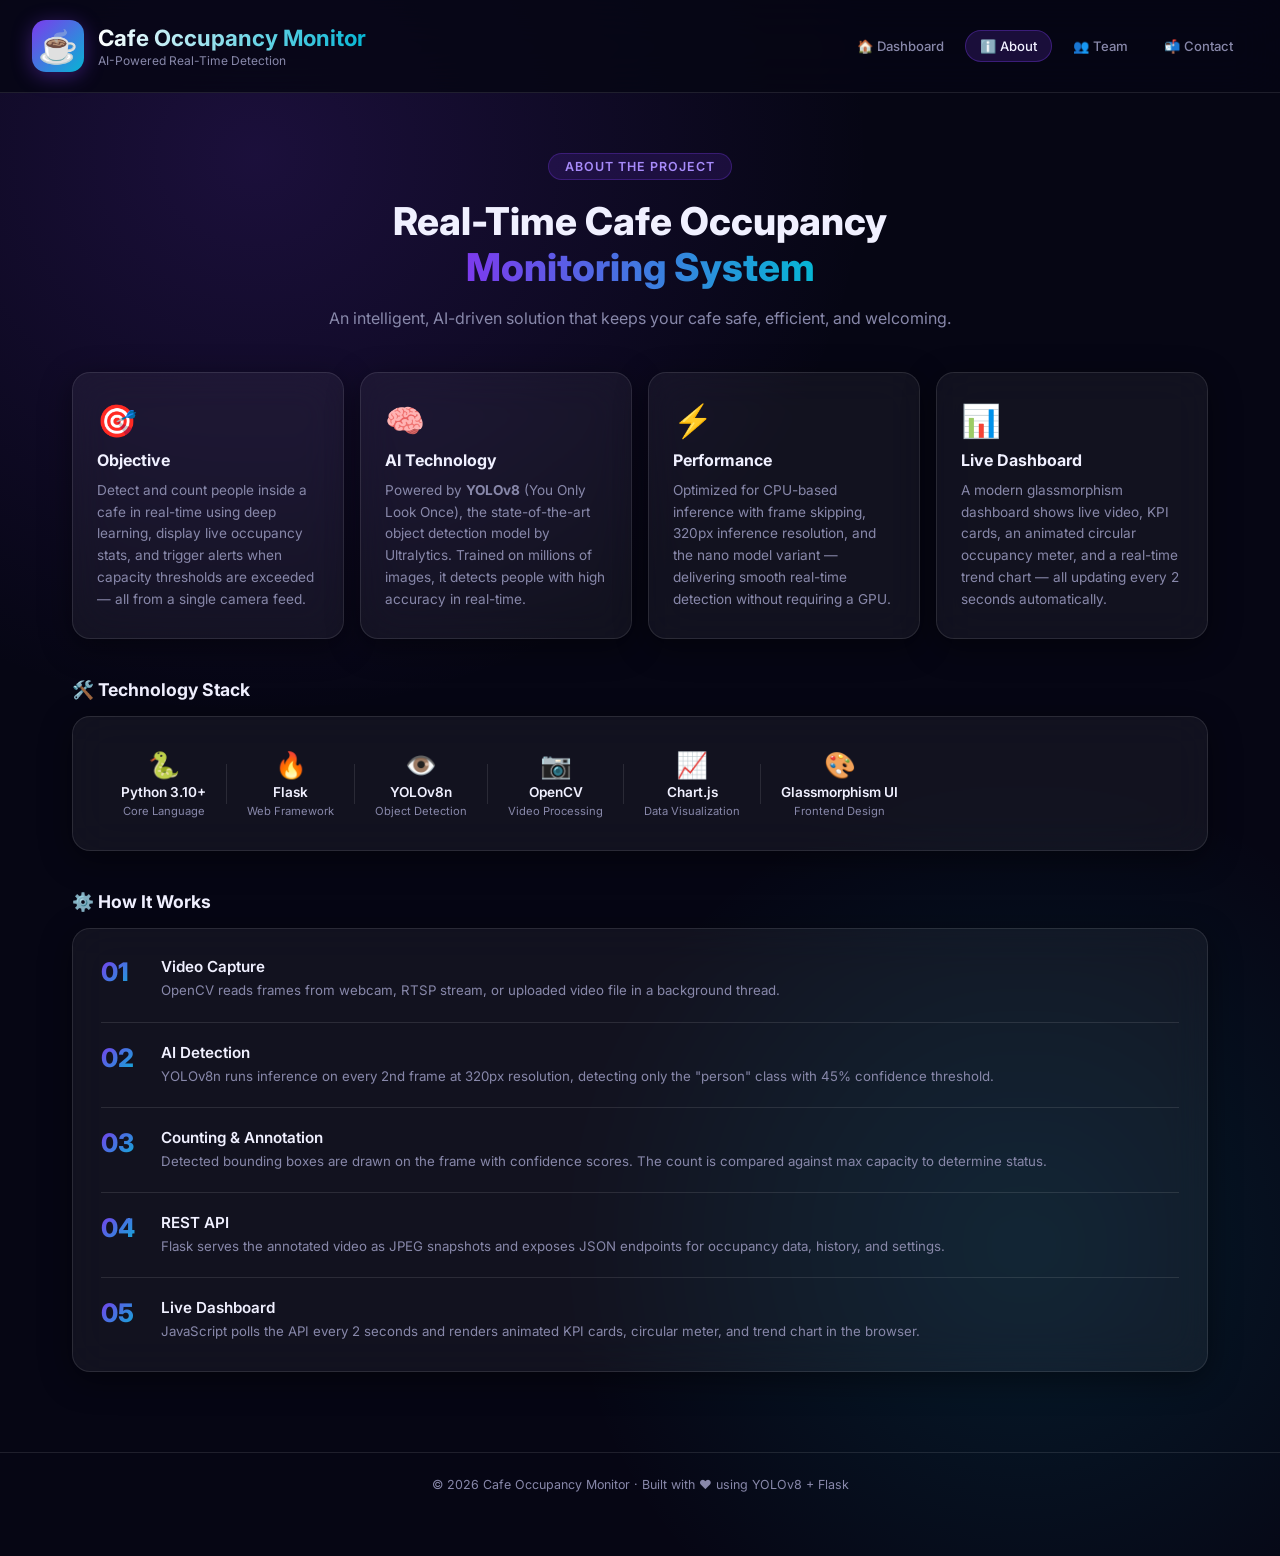
==== templates/about.html @ 1a036216 "first commit" ====
<!DOCTYPE html>
<html lang="en">

<head>
    <meta charset="UTF-8" />
    <meta name="viewport" content="width=device-width, initial-scale=1.0" />
    <title>About — Cafe Occupancy Monitor</title>
    <link rel="preconnect" href="https://fonts.googleapis.com" />
    <link href="https://fonts.googleapis.com/css2?family=Inter:wght@300;400;500;600;700;800&display=swap"
        rel="stylesheet" />
    <link rel="stylesheet" href="/static/css/style.css" />
    <link rel="stylesheet" href="/static/css/pages.css" />
</head>

<body>

    <!-- NAV -->
    <header class="header">
        <div class="header-left">
            <div class="logo-icon">☕</div>
            <div>
                <h1 class="cafe-name">Cafe Occupancy Monitor</h1>
                <p class="cafe-subtitle">AI-Powered Real-Time Detection</p>
            </div>
        </div>
        <nav class="main-nav">
            <a href="/" class="nav-link">🏠 Dashboard</a>
            <a href="/about" class="nav-link active">ℹ️ About</a>
            <a href="/team" class="nav-link">👥 Team</a>
            <a href="/contact" class="nav-link">📬 Contact</a>
        </nav>
    </header>

    <!-- HERO -->
    <section class="page-hero">
        <div class="hero-badge">About the Project</div>
        <h2 class="hero-title">Real-Time Cafe Occupancy<br /><span class="gradient-text">Monitoring System</span></h2>
        <p class="hero-sub">An intelligent, AI-driven solution that keeps your cafe safe, efficient, and welcoming.</p>
    </section>

    <!-- CONTENT -->
    <div class="page-container">

        <!-- What is it -->
        <div class="about-grid">
            <div class="about-card glass-card">
                <div class="about-icon">🎯</div>
                <h3>Objective</h3>
                <p>Detect and count people inside a cafe in real-time using deep learning, display live occupancy stats,
                    and trigger alerts when capacity thresholds are exceeded — all from a single camera feed.</p>
            </div>
            <div class="about-card glass-card">
                <div class="about-icon">🧠</div>
                <h3>AI Technology</h3>
                <p>Powered by <strong>YOLOv8</strong> (You Only Look Once), the state-of-the-art object detection model
                    by Ultralytics. Trained on millions of images, it detects people with high accuracy in real-time.
                </p>
            </div>
            <div class="about-card glass-card">
                <div class="about-icon">⚡</div>
                <h3>Performance</h3>
                <p>Optimized for CPU-based inference with frame skipping, 320px inference resolution, and the nano model
                    variant — delivering smooth real-time detection without requiring a GPU.</p>
            </div>
            <div class="about-card glass-card">
                <div class="about-icon">📊</div>
                <h3>Live Dashboard</h3>
                <p>A modern glassmorphism dashboard shows live video, KPI cards, an animated circular occupancy meter,
                    and a real-time trend chart — all updating every 2 seconds automatically.</p>
            </div>
        </div>

        <!-- Tech Stack -->
        <div class="section-title">🛠️ Technology Stack</div>
        <div class="tech-stack glass-card">
            <div class="tech-item">
                <span class="tech-icon">🐍</span>
                <span class="tech-name">Python 3.10+</span>
                <span class="tech-role">Core Language</span>
            </div>
            <div class="tech-divider"></div>
            <div class="tech-item">
                <span class="tech-icon">🔥</span>
                <span class="tech-name">Flask</span>
                <span class="tech-role">Web Framework</span>
            </div>
            <div class="tech-divider"></div>
            <div class="tech-item">
                <span class="tech-icon">👁️</span>
                <span class="tech-name">YOLOv8n</span>
                <span class="tech-role">Object Detection</span>
            </div>
            <div class="tech-divider"></div>
            <div class="tech-item">
                <span class="tech-icon">📷</span>
                <span class="tech-name">OpenCV</span>
                <span class="tech-role">Video Processing</span>
            </div>
            <div class="tech-divider"></div>
            <div class="tech-item">
                <span class="tech-icon">📈</span>
                <span class="tech-name">Chart.js</span>
                <span class="tech-role">Data Visualization</span>
            </div>
            <div class="tech-divider"></div>
            <div class="tech-item">
                <span class="tech-icon">🎨</span>
                <span class="tech-name">Glassmorphism UI</span>
                <span class="tech-role">Frontend Design</span>
            </div>
        </div>

        <!-- How it works -->
        <div class="section-title">⚙️ How It Works</div>
        <div class="steps-list glass-card">
            <div class="step-item">
                <div class="step-num">01</div>
                <div class="step-body">
                    <div class="step-title">Video Capture</div>
                    <div class="step-desc">OpenCV reads frames from webcam, RTSP stream, or uploaded video file in a
                        background thread.</div>
                </div>
            </div>
            <div class="step-item">
                <div class="step-num">02</div>
                <div class="step-body">
                    <div class="step-title">AI Detection</div>
                    <div class="step-desc">YOLOv8n runs inference on every 2nd frame at 320px resolution, detecting only
                        the "person" class with 45% confidence threshold.</div>
                </div>
            </div>
            <div class="step-item">
                <div class="step-num">03</div>
                <div class="step-body">
                    <div class="step-title">Counting & Annotation</div>
                    <div class="step-desc">Detected bounding boxes are drawn on the frame with confidence scores. The
                        count is compared against max capacity to determine status.</div>
                </div>
            </div>
            <div class="step-item">
                <div class="step-num">04</div>
                <div class="step-body">
                    <div class="step-title">REST API</div>
                    <div class="step-desc">Flask serves the annotated video as JPEG snapshots and exposes JSON endpoints
                        for occupancy data, history, and settings.</div>
                </div>
            </div>
            <div class="step-item">
                <div class="step-num">05</div>
                <div class="step-body">
                    <div class="step-title">Live Dashboard</div>
                    <div class="step-desc">JavaScript polls the API every 2 seconds and renders animated KPI cards,
                        circular meter, and trend chart in the browser.</div>
                </div>
            </div>
        </div>

    </div><!-- /page-container -->

    <footer class="page-footer">
        <p>© 2026 Cafe Occupancy Monitor · Built with ❤️ using YOLOv8 + Flask</p>
    </footer>

</body>

</html>
---- static/css/style.css ----
/* ═══════════════════════════════════════════════════════════
   Cafe Occupancy Monitor — Glassmorphism Dark Dashboard
   ═══════════════════════════════════════════════════════════ */

@import url('https://fonts.googleapis.com/css2?family=Inter:wght@300;400;500;600;700;800&display=swap');

/* ── CSS Variables ──────────────────────────────────────── */
:root {
  --bg-deep: #060614;
  --bg-mid: #0d0d2b;
  --accent1: #7c3aed;
  --accent2: #4f46e5;
  --accent3: #06b6d4;
  --glass-bg: rgba(255, 255, 255, 0.05);
  --glass-border: rgba(255, 255, 255, 0.10);
  --glass-hover: rgba(255, 255, 255, 0.08);
  --text-primary: #f0f0ff;
  --text-muted: #8888aa;
  --safe: #00e676;
  --warning: #ff9800;
  --danger: #f44336;
  --radius-lg: 18px;
  --radius-md: 12px;
  --shadow: 0 8px 32px rgba(0, 0, 0, 0.45);
  --transition: 0.3s cubic-bezier(0.4, 0, 0.2, 1);
}

/* ── Reset & Base ───────────────────────────────────────── */
*,
*::before,
*::after {
  box-sizing: border-box;
  margin: 0;
  padding: 0;
}

html {
  scroll-behavior: smooth;
}

body {
  font-family: 'Inter', sans-serif;
  background: var(--bg-deep);
  background-image:
    radial-gradient(ellipse 80% 60% at 20% 10%, rgba(124, 58, 237, 0.18) 0%, transparent 60%),
    radial-gradient(ellipse 60% 50% at 80% 80%, rgba(6, 182, 212, 0.12) 0%, transparent 60%);
  color: var(--text-primary);
  min-height: 100vh;
  padding: 0 0 40px;
}

/* ── Glass Card ─────────────────────────────────────────── */
.glass-card {
  background: var(--glass-bg);
  border: 1px solid var(--glass-border);
  backdrop-filter: blur(20px);
  -webkit-backdrop-filter: blur(20px);
  border-radius: var(--radius-lg);
  box-shadow: var(--shadow);
  transition: border-color var(--transition), box-shadow var(--transition);
}

.glass-card:hover {
  border-color: rgba(124, 58, 237, 0.3);
  box-shadow: 0 12px 48px rgba(124, 58, 237, 0.15);
}

/* ── Header ─────────────────────────────────────────────── */
.header {
  display: flex;
  align-items: center;
  justify-content: space-between;
  padding: 20px 32px;
  background: rgba(6, 6, 20, 0.85);
  border-bottom: 1px solid var(--glass-border);
  backdrop-filter: blur(24px);
  position: sticky;
  top: 0;
  z-index: 100;
}

.header-left {
  display: flex;
  align-items: center;
  gap: 14px;
}

.logo-icon {
  font-size: 2rem;
  width: 52px;
  height: 52px;
  display: flex;
  align-items: center;
  justify-content: center;
  background: linear-gradient(135deg, var(--accent1), var(--accent3));
  border-radius: 14px;
  box-shadow: 0 4px 20px rgba(124, 58, 237, 0.4);
}

.cafe-name {
  font-size: 1.4rem;
  font-weight: 700;
  background: linear-gradient(90deg, #fff 0%, var(--accent3) 100%);
  -webkit-background-clip: text;
  -webkit-text-fill-color: transparent;
  background-clip: text;
}

.cafe-subtitle {
  font-size: 0.75rem;
  color: var(--text-muted);
  margin-top: 2px;
}

.header-right {
  display: flex;
  align-items: center;
  gap: 14px;
}

/* Live badge */
.live-badge {
  display: flex;
  align-items: center;
  gap: 8px;
  background: rgba(0, 230, 118, 0.12);
  border: 1px solid rgba(0, 230, 118, 0.3);
  border-radius: 50px;
  padding: 6px 14px;
  font-size: 0.75rem;
  font-weight: 600;
  letter-spacing: 1px;
  color: var(--safe);
}

.live-badge.warning {
  background: rgba(255, 152, 0, 0.12);
  border-color: rgba(255, 152, 0, 0.3);
  color: var(--warning);
}

.live-badge.danger {
  background: rgba(244, 67, 54, 0.12);
  border-color: rgba(244, 67, 54, 0.3);
  color: var(--danger);
}

.pulse-dot {
  width: 8px;
  height: 8px;
  border-radius: 50%;
  background: var(--safe);
  animation: pulse 1.5s infinite;
}

@keyframes pulse {

  0%,
  100% {
    opacity: 1;
    transform: scale(1);
  }

  50% {
    opacity: 0.4;
    transform: scale(1.4);
  }
}

/* Status chip */
.status-chip {
  padding: 6px 18px;
  border-radius: 50px;
  font-size: 0.78rem;
  font-weight: 700;
  letter-spacing: 1px;
  background: rgba(0, 230, 118, 0.15);
  border: 1px solid rgba(0, 230, 118, 0.35);
  color: var(--safe);
  transition: all var(--transition);
}

.status-chip.warning {
  background: rgba(255, 152, 0, 0.15);
  border-color: rgba(255, 152, 0, 0.35);
  color: var(--warning);
}

.status-chip.danger {
  background: rgba(244, 67, 54, 0.15);
  border-color: rgba(244, 67, 54, 0.35);
  color: var(--danger);
}

/* ── Main Grid ──────────────────────────────────────────── */
.main-grid {
  display: grid;
  grid-template-columns: 1fr 420px;
  grid-template-rows: auto auto;
  gap: 20px;
  padding: 24px 32px;
  max-width: 1400px;
  margin: 0 auto;
}

/* ── Video Panel ────────────────────────────────────────── */
.video-panel {
  grid-column: 1;
  grid-row: 1;
  padding: 20px;
  display: flex;
  flex-direction: column;
  gap: 14px;
}

.panel-header {
  display: flex;
  align-items: center;
  justify-content: space-between;
}

.panel-title {
  font-size: 0.95rem;
  font-weight: 600;
  color: var(--text-primary);
}

.source-controls {
  display: flex;
  gap: 8px;
  align-items: center;
}

/* Buttons */
.btn {
  padding: 8px 16px;
  border-radius: var(--radius-md);
  border: 1px solid var(--glass-border);
  background: var(--glass-bg);
  color: var(--text-primary);
  font-family: 'Inter', sans-serif;
  font-size: 0.8rem;
  font-weight: 500;
  cursor: pointer;
  transition: all var(--transition);
  display: inline-flex;
  align-items: center;
  gap: 6px;
}

.btn:hover {
  background: var(--glass-hover);
  border-color: var(--accent1);
}

.btn-sm {
  padding: 5px 12px;
  font-size: 0.75rem;
}

.btn-primary {
  background: linear-gradient(135deg, var(--accent1), var(--accent2));
  border-color: transparent;
  box-shadow: 0 4px 15px rgba(124, 58, 237, 0.35);
}

.btn-primary:hover {
  transform: translateY(-1px);
  box-shadow: 0 6px 20px rgba(124, 58, 237, 0.5);
}

.btn-upload {
  background: linear-gradient(135deg, #0ea5e9, var(--accent3));
  border-color: transparent;
  box-shadow: 0 4px 15px rgba(6, 182, 212, 0.3);
  cursor: pointer;
}

.btn-upload:hover {
  transform: translateY(-1px);
  box-shadow: 0 6px 20px rgba(6, 182, 212, 0.45);
}

/* Video wrapper */
.video-wrapper {
  position: relative;
  border-radius: var(--radius-md);
  overflow: hidden;
  background: #000;
  aspect-ratio: 4/3;
  max-height: 420px;
}

/* Canvas fills the wrapper exactly */
#videoCanvas {
  width: 100%;
  height: 100%;
  display: block;
  object-fit: cover;
}

/* Loading overlay shown until first frame arrives */
.stream-loading {
  position: absolute;
  inset: 0;
  display: flex;
  flex-direction: column;
  align-items: center;
  justify-content: center;
  gap: 14px;
  background: rgba(10, 8, 25, 0.85);
  color: var(--text-muted);
  font-size: 0.85rem;
  pointer-events: none;
  transition: opacity 0.4s ease;
}

.stream-loading.hidden {
  opacity: 0;
}

/* Spinner */
.spinner {
  width: 40px;
  height: 40px;
  border: 3px solid rgba(124, 58, 237, 0.2);
  border-top-color: var(--accent1);
  border-radius: 50%;
  animation: spin 0.9s linear infinite;
}

@keyframes spin {
  to {
    transform: rotate(360deg);
  }
}


.video-overlay-badge {
  position: absolute;
  top: 12px;
  left: 12px;
  background: rgba(0, 0, 0, 0.65);
  backdrop-filter: blur(8px);
  border: 1px solid rgba(255, 255, 255, 0.15);
  border-radius: 50px;
  padding: 6px 14px;
  font-size: 0.85rem;
  font-weight: 600;
  color: #fff;
}

/* Upload progress */
.upload-progress {
  position: absolute;
  inset: 0;
  background: rgba(6, 6, 20, 0.8);
  backdrop-filter: blur(6px);
  display: flex;
  flex-direction: column;
  align-items: center;
  justify-content: center;
  gap: 14px;
  color: var(--text-primary);
  font-size: 0.9rem;
}

.progress-bar-wrap {
  width: 60%;
  height: 6px;
  background: rgba(255, 255, 255, 0.1);
  border-radius: 50px;
  overflow: hidden;
}

.progress-bar-fill {
  height: 100%;
  width: 0%;
  background: linear-gradient(90deg, var(--accent1), var(--accent3));
  border-radius: 50px;
  transition: width 0.3s ease;
}

.video-footer {
  display: flex;
  justify-content: space-between;
  font-size: 0.75rem;
  color: var(--text-muted);
  padding: 0 2px;
}

/* ── Right Column ───────────────────────────────────────── */
.right-col {
  grid-column: 2;
  grid-row: 1;
  display: flex;
  flex-direction: column;
  gap: 16px;
}

/* KPI Grid */
.kpi-grid {
  display: grid;
  grid-template-columns: 1fr 1fr;
  gap: 12px;
}

.kpi-card {
  padding: 18px 16px;
  text-align: center;
  display: flex;
  flex-direction: column;
  align-items: center;
  gap: 6px;
}

.kpi-icon {
  font-size: 1.5rem;
}

.kpi-value {
  font-size: 1.8rem;
  font-weight: 800;
  background: linear-gradient(135deg, #fff, var(--accent3));
  -webkit-background-clip: text;
  -webkit-text-fill-color: transparent;
  background-clip: text;
  line-height: 1;
}

.kpi-unit {
  font-size: 1rem;
  font-weight: 600;
}

.kpi-label {
  font-size: 0.7rem;
  color: var(--text-muted);
  font-weight: 500;
  text-transform: uppercase;
  letter-spacing: 0.5px;
}

.status-value {
  font-size: 1.1rem !important;
  letter-spacing: 1px;
}

.status-value.safe {
  -webkit-text-fill-color: var(--safe);
}

.status-value.warning {
  -webkit-text-fill-color: var(--warning);
}

.status-value.danger {
  -webkit-text-fill-color: var(--danger);
}

/* Circular Meter */
.meter-card {
  padding: 20px;
}

.meter-pct-label {
  font-size: 0.85rem;
  font-weight: 600;
  color: var(--accent3);
}

.meter-container {
  position: relative;
  display: flex;
  align-items: center;
  justify-content: center;
  margin-top: 10px;
}

.circular-meter {
  width: 180px;
  height: 180px;
  transform: rotate(-90deg);
}

.meter-track {
  fill: none;
  stroke: rgba(255, 255, 255, 0.06);
  stroke-width: 14;
}

.meter-progress {
  fill: none;
  stroke-width: 14;
  stroke-linecap: round;
  transition: stroke-dashoffset 0.6s cubic-bezier(0.4, 0, 0.2, 1);
}

.meter-center-text {
  position: absolute;
  text-align: center;
}

.meter-big {
  font-size: 2rem;
  font-weight: 800;
  background: linear-gradient(135deg, #fff, var(--accent3));
  -webkit-background-clip: text;
  -webkit-text-fill-color: transparent;
  background-clip: text;
}

.meter-sub {
  font-size: 0.7rem;
  color: var(--text-muted);
  margin-top: 2px;
}

/* Settings */
.settings-card {
  padding: 20px;
}

.settings-row {
  display: flex;
  flex-direction: column;
  gap: 6px;
  margin-top: 14px;
}

.settings-label {
  font-size: 0.75rem;
  color: var(--text-muted);
  font-weight: 500;
  text-transform: uppercase;
  letter-spacing: 0.5px;
}

.settings-input-group {
  display: flex;
  gap: 8px;
}

.settings-input {
  flex: 1;
  background: rgba(255, 255, 255, 0.06);
  border: 1px solid var(--glass-border);
  border-radius: var(--radius-md);
  color: var(--text-primary);
  font-family: 'Inter', sans-serif;
  font-size: 0.85rem;
  padding: 8px 12px;
  outline: none;
  transition: border-color var(--transition);
}

.settings-input:focus {
  border-color: var(--accent1);
}

.settings-input::placeholder {
  color: var(--text-muted);
}

.settings-msg {
  font-size: 0.78rem;
  margin-top: 8px;
  min-height: 18px;
  transition: color var(--transition);
}

.settings-msg.ok {
  color: var(--safe);
}

.settings-msg.err {
  color: var(--danger);
}

/* ── Chart ──────────────────────────────────────────────── */
.chart-card {
  grid-column: 1 / -1;
  padding: 22px;
}

.chart-note {
  font-size: 0.72rem;
  color: var(--text-muted);
}

.chart-wrapper {
  margin-top: 16px;
  height: 220px;
  position: relative;
}

/* ── Toast ──────────────────────────────────────────────── */
.toast {
  position: fixed;
  bottom: 28px;
  right: 28px;
  background: rgba(20, 20, 50, 0.95);
  border: 1px solid var(--glass-border);
  backdrop-filter: blur(16px);
  border-radius: var(--radius-md);
  padding: 14px 22px;
  font-size: 0.85rem;
  color: var(--text-primary);
  box-shadow: var(--shadow);
  transform: translateY(80px);
  opacity: 0;
  transition: all 0.35s cubic-bezier(0.4, 0, 0.2, 1);
  z-index: 999;
  max-width: 320px;
}

.toast.show {
  transform: translateY(0);
  opacity: 1;
}

.toast.success {
  border-color: rgba(0, 230, 118, 0.4);
}

.toast.error {
  border-color: rgba(244, 67, 54, 0.4);
}

/* ── Responsive ─────────────────────────────────────────── */
@media (max-width: 960px) {
  .main-grid {
    grid-template-columns: 1fr;
    padding: 16px;
  }

  .video-panel,
  .right-col,
  .chart-card {
    grid-column: 1;
    grid-row: auto;
  }

  .header {
    padding: 14px 16px;
  }

  .cafe-name {
    font-size: 1.1rem;
  }
}

@media (max-width: 480px) {
  .kpi-grid {
    grid-template-columns: 1fr 1fr;
  }

  .header-right .status-chip {
    display: none;
  }
}
---- static/css/pages.css ----
/* ═══════════════════════════════════════════════════════════
   pages.css — Shared styles for About, Team & Contact pages
   ═══════════════════════════════════════════════════════════ */

/* ── Navigation ─────────────────────────────────────────── */
.main-nav {
    display: flex;
    align-items: center;
    gap: 6px;
}

.nav-link {
    padding: 7px 14px;
    border-radius: 50px;
    font-size: 0.82rem;
    font-weight: 500;
    color: var(--text-muted);
    text-decoration: none;
    transition: all var(--transition);
    border: 1px solid transparent;
}

.nav-link:hover {
    color: var(--text-primary);
    background: var(--glass-hover);
    border-color: var(--glass-border);
}

.nav-link.active {
    color: var(--text-primary);
    background: rgba(124, 58, 237, 0.18);
    border-color: rgba(124, 58, 237, 0.35);
}

/* ── Page Hero ───────────────────────────────────────────── */
.page-hero {
    text-align: center;
    padding: 60px 32px 40px;
    max-width: 700px;
    margin: 0 auto;
}

.hero-badge {
    display: inline-block;
    padding: 5px 16px;
    border-radius: 50px;
    background: rgba(124, 58, 237, 0.15);
    border: 1px solid rgba(124, 58, 237, 0.3);
    font-size: 0.78rem;
    font-weight: 600;
    color: #a78bfa;
    letter-spacing: 1px;
    text-transform: uppercase;
    margin-bottom: 18px;
}

.hero-title {
    font-size: 2.4rem;
    font-weight: 800;
    line-height: 1.2;
    color: var(--text-primary);
    margin-bottom: 16px;
}

.gradient-text {
    background: linear-gradient(90deg, var(--accent1), var(--accent3));
    -webkit-background-clip: text;
    -webkit-text-fill-color: transparent;
    background-clip: text;
}

.hero-sub {
    font-size: 1rem;
    color: var(--text-muted);
    line-height: 1.6;
}

/* ── Page Container ──────────────────────────────────────── */
.page-container {
    max-width: 1200px;
    margin: 0 auto;
    padding: 0 32px 60px;
}

/* ── Section Title ───────────────────────────────────────── */
.section-title {
    font-size: 1.1rem;
    font-weight: 700;
    color: var(--text-primary);
    margin: 40px 0 16px;
}

/* ── About Grid ──────────────────────────────────────────── */
.about-grid {
    display: grid;
    grid-template-columns: repeat(auto-fit, minmax(240px, 1fr));
    gap: 16px;
    margin-bottom: 8px;
}

.about-card {
    padding: 28px 24px;
    display: flex;
    flex-direction: column;
    gap: 10px;
    transition: transform var(--transition);
}

.about-card:hover {
    transform: translateY(-4px);
}

.about-icon {
    font-size: 2rem;
}

.about-card h3 {
    font-size: 1rem;
    font-weight: 700;
    color: var(--text-primary);
}

.about-card p {
    font-size: 0.85rem;
    color: var(--text-muted);
    line-height: 1.6;
}

/* ── Tech Stack ──────────────────────────────────────────── */
.tech-stack {
    display: flex;
    flex-wrap: wrap;
    align-items: center;
    gap: 0;
    padding: 20px 28px;
}

.tech-item {
    display: flex;
    flex-direction: column;
    align-items: center;
    gap: 4px;
    padding: 12px 20px;
    text-align: center;
}

.tech-icon {
    font-size: 1.6rem;
}

.tech-name {
    font-size: 0.85rem;
    font-weight: 600;
    color: var(--text-primary);
}

.tech-role {
    font-size: 0.7rem;
    color: var(--text-muted);
}

.tech-divider {
    width: 1px;
    height: 40px;
    background: var(--glass-border);
    flex-shrink: 0;
}

/* ── Steps List ──────────────────────────────────────────── */
.steps-list {
    padding: 8px 28px;
    display: flex;
    flex-direction: column;
}

.step-item {
    display: flex;
    align-items: flex-start;
    gap: 20px;
    padding: 20px 0;
    border-bottom: 1px solid var(--glass-border);
}

.step-item:last-child {
    border-bottom: none;
}

.step-num {
    font-size: 1.6rem;
    font-weight: 800;
    background: linear-gradient(135deg, var(--accent1), var(--accent3));
    -webkit-background-clip: text;
    -webkit-text-fill-color: transparent;
    background-clip: text;
    flex-shrink: 0;
    width: 40px;
    line-height: 1;
    padding-top: 2px;
}

.step-title {
    font-size: 0.95rem;
    font-weight: 600;
    color: var(--text-primary);
    margin-bottom: 4px;
}

.step-desc {
    font-size: 0.83rem;
    color: var(--text-muted);
    line-height: 1.6;
}

/* ── Team Grid ───────────────────────────────────────────── */
.team-grid {
    display: grid;
    grid-template-columns: repeat(auto-fill, minmax(300px, 1fr));
    gap: 20px;
}

/* Member Card */
.member-card {
    padding: 28px 24px;
    display: flex;
    flex-direction: column;
    align-items: center;
    gap: 18px;
    text-align: center;
    transition: transform var(--transition);
}

.member-card:hover {
    transform: translateY(-6px);
}

/* Avatar circle with gradient + initials */
.member-avatar {
    width: 90px;
    height: 90px;
    border-radius: 50%;
    background: linear-gradient(135deg, var(--av-color1), var(--av-color2));
    display: flex;
    align-items: center;
    justify-content: center;
    font-size: 1.6rem;
    font-weight: 800;
    color: #fff;
    letter-spacing: 1px;
    box-shadow: 0 8px 24px rgba(0, 0, 0, 0.35);
    flex-shrink: 0;
    position: relative;
}

/* Subtle ring */
.member-avatar::after {
    content: '';
    position: absolute;
    inset: -3px;
    border-radius: 50%;
    border: 2px solid rgba(255, 255, 255, 0.15);
}

.member-info {
    display: flex;
    flex-direction: column;
    align-items: center;
    gap: 8px;
    width: 100%;
}

.member-name {
    font-size: 1.1rem;
    font-weight: 700;
    color: var(--text-primary);
}

.member-role {
    font-size: 0.78rem;
    font-weight: 600;
    padding: 4px 14px;
    border-radius: 50px;
    background: rgba(124, 58, 237, 0.15);
    border: 1px solid rgba(124, 58, 237, 0.3);
    color: #a78bfa;
    letter-spacing: 0.5px;
}

.member-bio {
    font-size: 0.82rem;
    color: var(--text-muted);
    line-height: 1.6;
    margin-top: 4px;
}

/* Skill tags */
.member-tags {
    display: flex;
    flex-wrap: wrap;
    gap: 6px;
    justify-content: center;
    margin-top: 4px;
}

.tag {
    font-size: 0.7rem;
    font-weight: 500;
    padding: 3px 10px;
    border-radius: 50px;
    background: rgba(6, 182, 212, 0.1);
    border: 1px solid rgba(6, 182, 212, 0.25);
    color: var(--accent3);
}

/* Social buttons */
.member-socials {
    display: flex;
    gap: 8px;
    margin-top: 6px;
}

.social-btn {
    width: 34px;
    height: 34px;
    border-radius: 50%;
    background: var(--glass-bg);
    border: 1px solid var(--glass-border);
    display: flex;
    align-items: center;
    justify-content: center;
    font-size: 1rem;
    text-decoration: none;
    transition: all var(--transition);
    cursor: pointer;
}

.social-btn:hover {
    background: rgba(124, 58, 237, 0.2);
    border-color: rgba(124, 58, 237, 0.4);
    transform: translateY(-2px);
}

/* ── Contact Layout ──────────────────────────────────────── */
.contact-layout {
    display: grid;
    grid-template-columns: 1fr 340px;
    gap: 24px;
    align-items: start;
}

/* Contact Form */
.contact-form-wrap {
    padding: 32px;
}

.form-title {
    font-size: 1.1rem;
    font-weight: 700;
    color: var(--text-primary);
    margin-bottom: 24px;
}

.contact-form {
    display: flex;
    flex-direction: column;
    gap: 16px;
}

.form-row {
    display: grid;
    grid-template-columns: 1fr 1fr;
    gap: 16px;
}

.form-group {
    display: flex;
    flex-direction: column;
    gap: 6px;
}

.form-label {
    font-size: 0.75rem;
    font-weight: 600;
    color: var(--text-muted);
    text-transform: uppercase;
    letter-spacing: 0.5px;
}

.form-input {
    background: rgba(255, 255, 255, 0.05);
    border: 1px solid var(--glass-border);
    border-radius: var(--radius-md);
    color: var(--text-primary);
    font-family: 'Inter', sans-serif;
    font-size: 0.88rem;
    padding: 10px 14px;
    outline: none;
    transition: border-color var(--transition);
    width: 100%;
}

.form-input:focus {
    border-color: var(--accent1);
}

.form-input::placeholder {
    color: var(--text-muted);
}

.form-textarea {
    resize: vertical;
    min-height: 120px;
}

.btn-full {
    width: 100%;
    justify-content: center;
    padding: 12px;
    font-size: 0.9rem;
}

.form-success {
    text-align: center;
    color: var(--safe);
    font-size: 0.88rem;
    padding: 10px;
    background: rgba(0, 230, 118, 0.08);
    border: 1px solid rgba(0, 230, 118, 0.2);
    border-radius: var(--radius-md);
}

/* Contact Info Cards */
.contact-info-col {
    display: flex;
    flex-direction: column;
    gap: 12px;
}

.contact-info-card {
    padding: 16px 20px;
    display: flex;
    align-items: center;
    gap: 16px;
}

.ci-icon {
    font-size: 1.5rem;
    flex-shrink: 0;
}

.ci-label {
    font-size: 0.7rem;
    color: var(--text-muted);
    font-weight: 600;
    text-transform: uppercase;
    letter-spacing: 0.5px;
    margin-bottom: 3px;
}

.ci-value {
    font-size: 0.85rem;
    color: var(--text-primary);
    text-decoration: none;
    font-weight: 500;
}

.ci-value:hover {
    color: var(--accent3);
}

/* Quick Links */
.quick-links {
    padding: 20px;
    display: flex;
    flex-direction: column;
    gap: 2px;
}

.ql-title {
    font-size: 0.75rem;
    font-weight: 700;
    color: var(--text-muted);
    text-transform: uppercase;
    letter-spacing: 0.5px;
    margin-bottom: 10px;
}

.ql-link {
    display: block;
    padding: 9px 12px;
    border-radius: var(--radius-md);
    font-size: 0.83rem;
    color: var(--text-muted);
    text-decoration: none;
    transition: all var(--transition);
}

.ql-link:hover {
    background: var(--glass-hover);
    color: var(--text-primary);
    padding-left: 16px;
}

/* ── Footer ──────────────────────────────────────────────── */
.page-footer {
    text-align: center;
    padding: 24px;
    font-size: 0.78rem;
    color: var(--text-muted);
    border-top: 1px solid var(--glass-border);
    margin-top: 20px;
}

/* ── Responsive ─────────────────────────────────────────── */
@media (max-width: 900px) {
    .contact-layout {
        grid-template-columns: 1fr;
    }

    .hero-title {
        font-size: 1.8rem;
    }

    .main-nav {
        gap: 2px;
    }

    .nav-link {
        padding: 6px 10px;
        font-size: 0.75rem;
    }
}

@media (max-width: 600px) {
    .page-hero {
        padding: 40px 16px 28px;
    }

    .page-container {
        padding: 0 16px 40px;
    }

    .form-row {
        grid-template-columns: 1fr;
    }

    .tech-stack {
        flex-direction: column;
    }

    .tech-divider {
        width: 80%;
        height: 1px;
    }

    .hero-title {
        font-size: 1.5rem;
    }
}
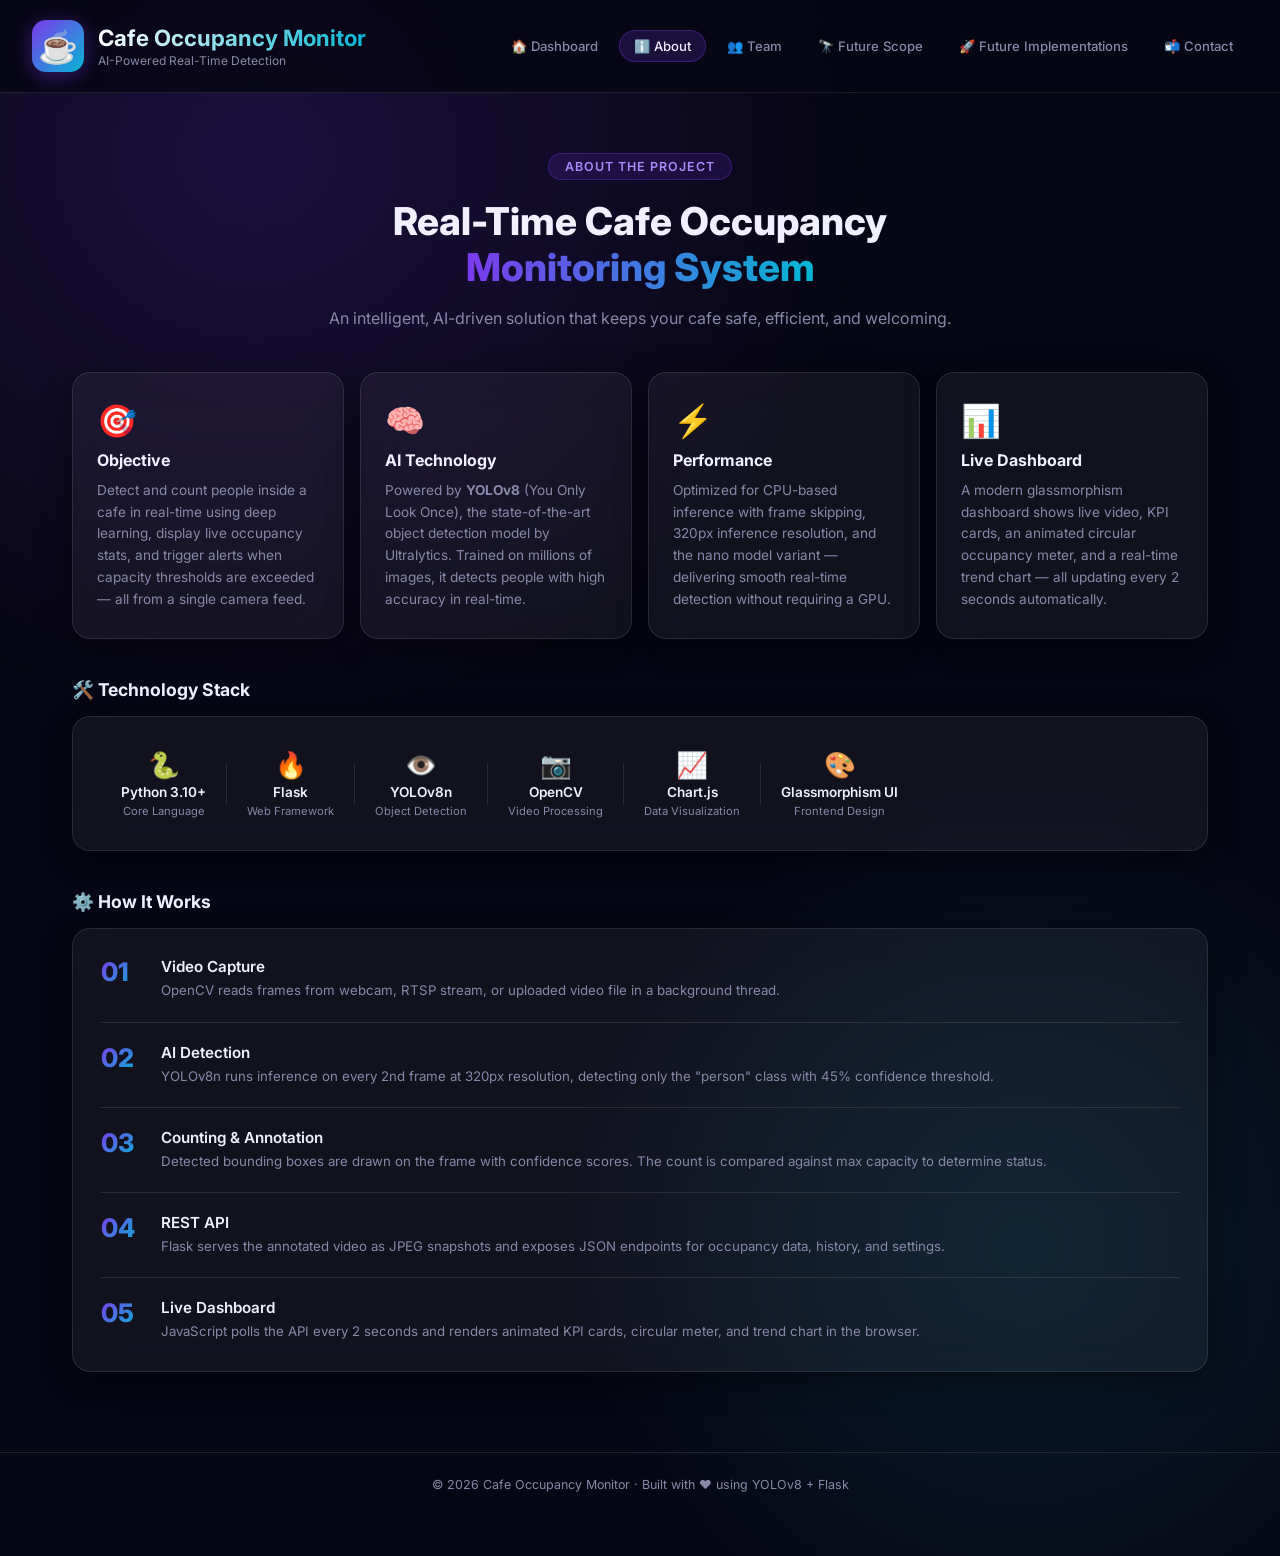
==== commit 57bdcc9b: "feat: Add new web pages for future scope, about, contact, team, index, and future implementations, i" ====
--- a/templates/about.html
+++ b/templates/about.html
@@ -27,6 +27,9 @@
             <a href="/" class="nav-link">🏠 Dashboard</a>
             <a href="/about" class="nav-link active">ℹ️ About</a>
             <a href="/team" class="nav-link">👥 Team</a>
+            
+            <a href="/future-scope" class="nav-link">🔭 Future Scope</a>
+            <a href="/future-implementations" class="nav-link">🚀 Future Implementations</a>
             <a href="/contact" class="nav-link">📬 Contact</a>
         </nav>
     </header>
--- a/static/css/pages.css
+++ b/static/css/pages.css
@@ -510,6 +510,380 @@
     margin-top: 20px;
 }
 
+/* ═══════════════════════════════════════════════════════
+   Future Scope — Limitations Grid
+   ═══════════════════════════════════════════════════════ */
+.limitations-grid {
+    display: grid;
+    grid-template-columns: repeat(auto-fill, minmax(300px, 1fr));
+    gap: 16px;
+    margin-bottom: 8px;
+}
+
+.limit-card {
+    padding: 24px;
+    display: flex;
+    flex-direction: column;
+    gap: 12px;
+    transition: transform var(--transition);
+}
+
+.limit-card:hover {
+    transform: translateY(-4px);
+}
+
+.limit-header {
+    display: flex;
+    align-items: center;
+    gap: 10px;
+    flex-wrap: wrap;
+}
+
+.limit-icon {
+    font-size: 1.4rem;
+    flex-shrink: 0;
+}
+
+.limit-title {
+    font-size: 0.92rem;
+    font-weight: 700;
+    color: var(--text-primary);
+    flex: 1;
+}
+
+.limit-badge {
+    font-size: 0.65rem;
+    font-weight: 700;
+    padding: 3px 10px;
+    border-radius: 50px;
+    letter-spacing: 0.5px;
+    text-transform: uppercase;
+    flex-shrink: 0;
+}
+
+.limit-badge-high {
+    background: rgba(239, 68, 68, 0.12);
+    border: 1px solid rgba(239, 68, 68, 0.3);
+    color: #fca5a5;
+}
+
+.limit-badge-medium {
+    background: rgba(245, 158, 11, 0.12);
+    border: 1px solid rgba(245, 158, 11, 0.3);
+    color: #fcd34d;
+}
+
+.limit-badge-low {
+    background: rgba(16, 185, 129, 0.12);
+    border: 1px solid rgba(16, 185, 129, 0.3);
+    color: #6ee7b7;
+}
+
+.limit-desc {
+    font-size: 0.83rem;
+    color: var(--text-muted);
+    line-height: 1.6;
+    margin: 0;
+}
+
+.limit-mitigation {
+    font-size: 0.78rem;
+    color: var(--text-muted);
+    line-height: 1.5;
+    padding: 10px 14px;
+    border-radius: var(--radius-md);
+    background: rgba(124, 58, 237, 0.07);
+    border: 1px solid rgba(124, 58, 237, 0.15);
+}
+
+.mitigation-label {
+    font-size: 0.68rem;
+    font-weight: 700;
+    color: #a78bfa;
+    text-transform: uppercase;
+    letter-spacing: 0.5px;
+    margin-right: 6px;
+}
+
+/* ═══════════════════════════════════════════════════════
+   Future Implementations — Feature Cards
+   ═══════════════════════════════════════════════════════ */
+.impl-list {
+    display: flex;
+    flex-direction: column;
+    gap: 16px;
+    margin-bottom: 8px;
+}
+
+.impl-card {
+    padding: 0;
+    overflow: hidden;
+    transition: transform var(--transition);
+}
+
+.impl-card:hover {
+    transform: translateY(-3px);
+}
+
+.impl-card-header {
+    display: flex;
+    align-items: center;
+    gap: 16px;
+    padding: 20px 24px;
+    border-bottom: 1px solid var(--glass-border);
+    flex-wrap: wrap;
+}
+
+.impl-icon-wrap {
+    width: 44px;
+    height: 44px;
+    border-radius: 12px;
+    display: flex;
+    align-items: center;
+    justify-content: center;
+    font-size: 1.4rem;
+    flex-shrink: 0;
+}
+
+.impl-blue {
+    background: rgba(14, 165, 233, 0.15);
+    border: 1px solid rgba(14, 165, 233, 0.25);
+}
+
+.impl-purple {
+    background: rgba(124, 58, 237, 0.15);
+    border: 1px solid rgba(124, 58, 237, 0.25);
+}
+
+.impl-green {
+    background: rgba(16, 185, 129, 0.15);
+    border: 1px solid rgba(16, 185, 129, 0.25);
+}
+
+.impl-orange {
+    background: rgba(245, 158, 11, 0.15);
+    border: 1px solid rgba(245, 158, 11, 0.25);
+}
+
+.impl-pink {
+    background: rgba(244, 63, 94, 0.15);
+    border: 1px solid rgba(244, 63, 94, 0.25);
+}
+
+.impl-cyan {
+    background: rgba(6, 182, 212, 0.15);
+    border: 1px solid rgba(6, 182, 212, 0.25);
+}
+
+.impl-meta {
+    display: flex;
+    flex-direction: column;
+    gap: 6px;
+    flex: 1;
+    min-width: 0;
+}
+
+.impl-title {
+    font-size: 1rem;
+    font-weight: 700;
+    color: var(--text-primary);
+}
+
+.impl-tags {
+    display: flex;
+    flex-wrap: wrap;
+    gap: 5px;
+}
+
+.impl-status {
+    font-size: 0.68rem;
+    font-weight: 700;
+    padding: 4px 12px;
+    border-radius: 50px;
+    letter-spacing: 0.5px;
+    text-transform: uppercase;
+    flex-shrink: 0;
+}
+
+.impl-status-planning {
+    background: rgba(245, 158, 11, 0.12);
+    border: 1px solid rgba(245, 158, 11, 0.3);
+    color: #fcd34d;
+}
+
+.impl-status-design {
+    background: rgba(14, 165, 233, 0.12);
+    border: 1px solid rgba(14, 165, 233, 0.3);
+    color: #7dd3fc;
+}
+
+.impl-status-backlog {
+    background: rgba(100, 116, 139, 0.12);
+    border: 1px solid rgba(100, 116, 139, 0.25);
+    color: #94a3b8;
+}
+
+.impl-body {
+    display: grid;
+    grid-template-columns: 1fr 1fr;
+    gap: 0;
+}
+
+.impl-what,
+.impl-how {
+    padding: 20px 24px;
+    font-size: 0.84rem;
+    color: var(--text-muted);
+    line-height: 1.6;
+}
+
+.impl-what {
+    border-right: 1px solid var(--glass-border);
+}
+
+.impl-section-label {
+    font-size: 0.68rem;
+    font-weight: 700;
+    color: #a78bfa;
+    text-transform: uppercase;
+    letter-spacing: 0.8px;
+    margin-bottom: 8px;
+}
+
+.impl-steps {
+    margin: 0;
+    padding-left: 18px;
+    display: flex;
+    flex-direction: column;
+    gap: 6px;
+}
+
+.impl-steps li {
+    font-size: 0.82rem;
+    color: var(--text-muted);
+    line-height: 1.5;
+}
+
+.impl-steps code {
+    background: rgba(124, 58, 237, 0.15);
+    border: 1px solid rgba(124, 58, 237, 0.2);
+    border-radius: 4px;
+    padding: 1px 5px;
+    font-size: 0.78rem;
+    color: #c4b5fd;
+    font-family: 'Courier New', monospace;
+}
+
+/* ═══════════════════════════════════════════════════════
+   Future Implementations — Timeline
+   ═══════════════════════════════════════════════════════ */
+.timeline-card {
+    padding: 12px 28px;
+    display: flex;
+    flex-direction: column;
+}
+
+.timeline-row {
+    display: flex;
+    align-items: flex-start;
+    gap: 0;
+    padding: 20px 0;
+    border-bottom: 1px solid var(--glass-border);
+}
+
+.timeline-row:last-child {
+    border-bottom: none;
+}
+
+.tl-phase {
+    font-size: 0.78rem;
+    font-weight: 700;
+    color: var(--text-primary);
+    text-align: center;
+    width: 80px;
+    flex-shrink: 0;
+    padding-top: 2px;
+    line-height: 1.3;
+}
+
+.tl-phase-label {
+    font-size: 0.65rem;
+    font-weight: 400;
+    color: var(--text-muted);
+}
+
+.tl-line {
+    display: flex;
+    flex-direction: column;
+    align-items: center;
+    padding: 0 20px;
+    flex-shrink: 0;
+}
+
+.tl-dot {
+    width: 12px;
+    height: 12px;
+    border-radius: 50%;
+    background: var(--glass-border);
+    border: 2px solid var(--glass-border);
+    margin-top: 4px;
+    flex-shrink: 0;
+}
+
+.tl-dot-active {
+    background: linear-gradient(135deg, var(--accent1), var(--accent3));
+    border-color: var(--accent1);
+    box-shadow: 0 0 10px rgba(124, 58, 237, 0.4);
+}
+
+.tl-content {
+    flex: 1;
+}
+
+.tl-title {
+    font-size: 0.95rem;
+    font-weight: 600;
+    color: var(--text-primary);
+    margin-bottom: 6px;
+}
+
+.tl-desc {
+    font-size: 0.83rem;
+    color: var(--text-muted);
+    line-height: 1.6;
+}
+
+/* ── Responsive additions ────────────────────────────────── */
+@media (max-width: 900px) {
+    .impl-body {
+        grid-template-columns: 1fr;
+    }
+
+    .impl-what {
+        border-right: none;
+        border-bottom: 1px solid var(--glass-border);
+    }
+
+    .tl-phase {
+        width: 60px;
+        font-size: 0.72rem;
+    }
+}
+
+@media (max-width: 600px) {
+    .limitations-grid {
+        grid-template-columns: 1fr;
+    }
+
+    .impl-card-header {
+        gap: 10px;
+    }
+
+    .tl-phase {
+        display: none;
+    }
+}
+
 /* ── Responsive ─────────────────────────────────────────── */
 @media (max-width: 900px) {
     .contact-layout {
